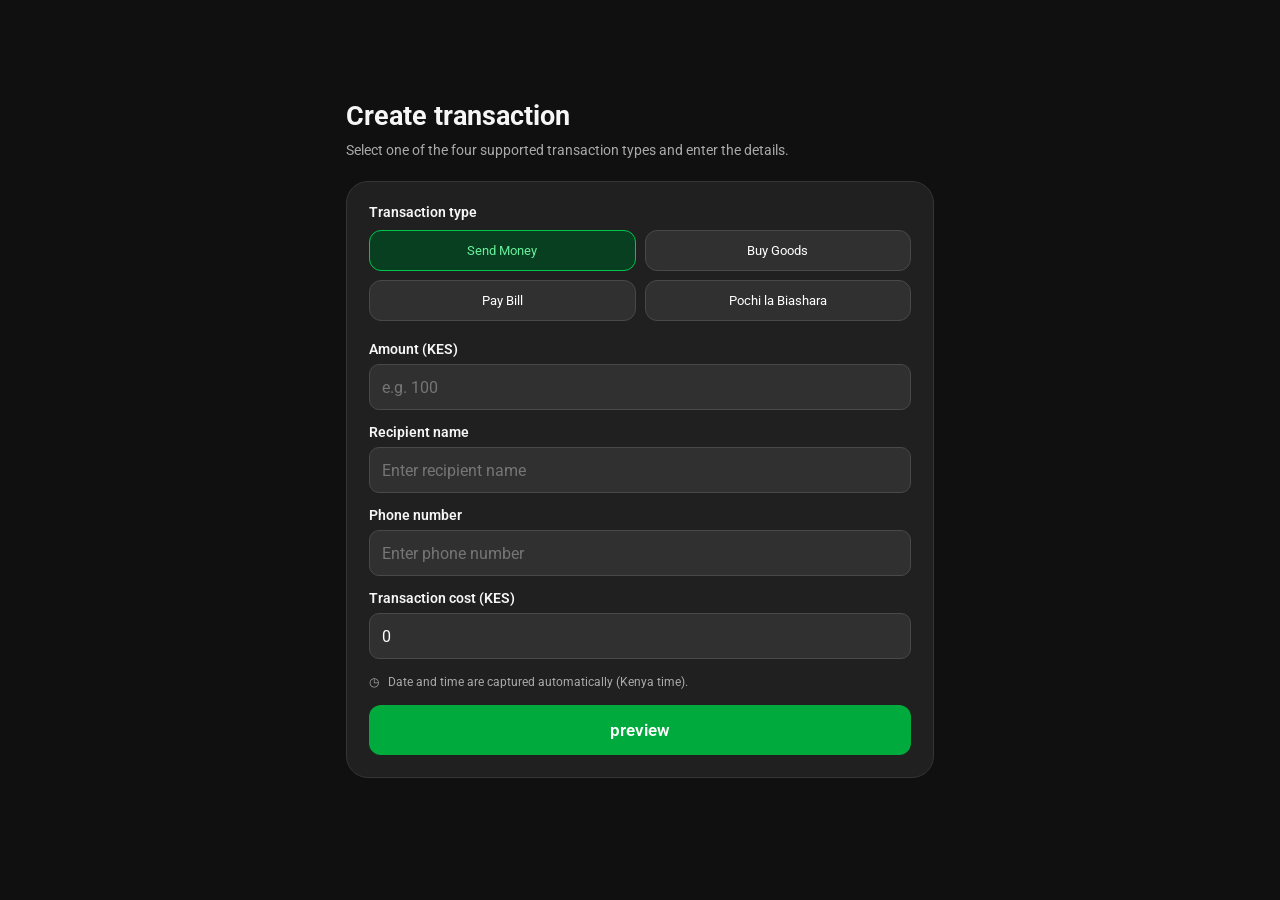
==== index.html @ f02cbe9e "new" ====
<!doctype html>
<html lang="en">
  <head>
    <meta charset="UTF-8">
    <meta name="viewport" content="width=device-width,initial-scale=1,viewport-fit=cover">
    <meta name="theme-color" content="#101010">
    <link rel="manifest" href="manifest.webmanifest">
    <meta name="mobile-web-app-capable" content="yes">
    <title>Transaction</title>
    <link rel="stylesheet" href="style.css">
  </head>

  <body>
    <main id="dashboard">
      <section class="intro">
        <h1>Create transaction</h1>
        <p>Select one of the four supported transaction types and enter the details.</p>
      </section>

      <section class="panel">
        <label class="field-label">Transaction type</label>
        <div class="types" id="types">
          <button class="type active" data-type="send">Send Money</button>
          <button class="type" data-type="till">Buy Goods</button>
          <button class="type" data-type="paybill">Pay Bill</button>
          <button class="type" data-type="pochi">Pochi la Biashara</button>
        </div>

        <form id="demoForm">
          <label for="amount">Amount (KES)</label>
          <input id="amount" inputmode="decimal" type="number" min="0.01" step="0.01" placeholder="e.g. 100" required>

          <label for="recipient" id="recipientLabel">Recipient name</label>
          <input id="recipient" maxlength="80" placeholder="Enter recipient name" required>

          <label for="destination" id="destinationLabel">Phone number</label>
          <input id="destination" maxlength="24" placeholder="Enter phone number" required>

          <div id="accountGroup" hidden>
            <label for="account">Account number</label>
            <input id="account" maxlength="40" placeholder="Enter account number">
          </div>

          <label for="fee">Transaction cost (KES)</label>
          <input id="fee" type="number" min="0" step="0.01" value="0" required>

          <div class="time-hint">◷ &nbsp; Date and time are captured automatically (Kenya time).</div>
          <button class="primary" type="submit">preview</button>
        </form>
      </section>

      <p class="disclaimer"></p>
    </main>

    <main id="preview" hidden>
      <div class="preview-nav">
        <button id="backBtn" class="icon-button" aria-label="Back">✕</button>
        <button id="shareBtn" class="share">
          <img class="share-logo" src="assets/logo.jpeg" alt="">
          &nbsp;Share Details
        </button>
      </div>

      <div class="celebration">
        <img src="assets/congrats.jpeg" alt="">
      </div>

      <article class="receipt">
        <div class="receipt-body">
          <h2>Your transaction was<br>successful</h2>
          <p class="date" id="dateOut"></p>
          <h1 class="amount" id="amountOut"></h1>
          <p class="fee">Transaction cost: <b id="feeOut"></b></p>

          <p class="reference">
            ID: <span id="referenceOut"></span>
            <button id="copyBtn" aria-label="Copy ID">▢ Copy</button>
          </p>

          <div class="recipient-card">
            <div class="subheading" id="paidLabel"></div>
            <div class="recipient-row">
              <div class="avatar" id="avatarOut"></div>
              <div>
                <div class="recipient-name" id="recipientOut"></div>
                <div class="destination" id="destinationOut"></div>
                <div class="destination" id="accountOut" hidden></div>
              </div>
            </div>

            <div id="tipSection" class="tip-section">
              <p>Liked our Service?</p>
              <span class="tip-button">Add Tip</span>
            </div>
          </div>
        </div>
      </article>

      <div class="actions">
        <button id="favoriteBtn"><span><img src="assets/favorite.jpeg" alt=""></span>Add to<br>favourites</button>
        <button id="scheduleBtn"><span>▦</span>Schedule<br>payment</button>
        <button id="downloadBtn"><span><img src="assets/download-transcript.jpeg" alt=""></span>Download<br>receipt</button>
      </div>

      <button id="doneBtn" class="done">Done</button>
    </main>

    <script src="script.js"></script>
  </body>
</html>
---- style.css ----
@font-face {
  font-family: Roboto;
  src: url("assets/roboto-latin.woff2") format("woff2");
  font-style: normal;
  font-weight: 100 900;
  font-display: swap;
}

:root {
  color-scheme: dark;
  font-family: Roboto, Arial, sans-serif;
  color: #f6f6f6;
  background: #101010;
  font-synthesis: none;
}

* {
  box-sizing: border-box;
}

html {
  min-height: 100%;
  background: #101010;
}

body {
  min-height: 100vh;
  min-height: 100svh;
  margin: 0;
  background: #101010;
}

[hidden] {
  display: none !important;
}

button,
input {
  font: inherit;
}

button {
  cursor: pointer;
}

#dashboard,
#preview {
  width: min(100%, 620px);
  margin: 0 auto;
  padding: max(16px, env(safe-area-inset-top)) max(16px, env(safe-area-inset-right)) max(20px, env(safe-area-inset-bottom)) max(16px, env(safe-area-inset-left));
}

#dashboard {
  min-height: 100vh;
  min-height: 100svh;
  display: flex;
  flex-direction: column;
  justify-content: center;
}

.header,
.brand,
.preview-nav,
.recipient-row,
.actions {
  display: flex;
  align-items: center;
}

.header,
.preview-nav {
  justify-content: space-between;
}

.brand {
  gap: 12px;
}

.brand-icon {
  width: 45px;
  height: 45px;
  display: grid;
  place-items: center;
  border-radius: 50%;
  background: #00a83d;
  color: white;
  font-size: 30px;
}

.brand strong {
  display: block;
  font-size: 19px;
}

.brand small {
  color: #aaa;
  font-size: 12px;
}

.pill {
  border: 1px solid #009b39;
  border-radius: 30px;
  padding: 8px 10px;
  color: #43d875;
  font-size: 11px;
  font-weight: 700;
  letter-spacing: 1px;
}

.intro {
  margin: 0 0 20px;
}

.intro h1 {
  margin: 0 0 8px;
  font-size: 27px;
}

.intro p,
.disclaimer {
  color: #aaa;
  font-size: 14px;
  line-height: 1.5;
}

.intro p {
  margin: 0;
}

.panel {
  border: 1px solid #353535;
  border-radius: 22px;
  padding: 22px;
  background: #202020;
}

.field-label,
form label {
  display: block;
  margin-bottom: 10px;
  font-size: 14px;
  font-weight: 600;
}

.types {
  display: grid;
  grid-template-columns: repeat(2, minmax(0, 1fr));
  gap: 9px;
  margin-bottom: 20px;
}

.type {
  min-width: 0;
  border: 1px solid #484848;
  border-radius: 12px;
  padding: 12px 8px;
  background: #303030;
  color: white;
  font-size: 13px;
}

.type.active {
  border-color: #00c64d;
  background: #073f20;
  color: #68ef9b;
}

form label {
  margin: 14px 0 7px;
}

input {
  width: 100%;
  min-height: 46px;
  border: 1px solid #494949;
  border-radius: 10px;
  padding: 12px;
  outline: none;
  background: #303030;
  color: #fff;
}

input:focus {
  border-color: #00bd47;
}

.time-hint {
  margin: 16px 0;
  color: #aaa;
  font-size: 12px;
}

.primary,
.done {
  width: 100%;
  border: 0;
  border-radius: 12px;
  padding: 15px;
  background: #00aa3c;
  color: white;
  font-size: 17px;
  font-weight: 600;
}

.disclaimer {
  margin: 18px auto 0;
  text-align: center;
}

#preview {
  min-height: 100vh;
  min-height: 100svh;
  display: flex;
  flex-direction: column;
}

.preview-nav {
  flex: 0 0 auto;
  margin: 0 0 74px;
}

.icon-button {
  width: 54px;
  height: 54px;
  border: 0;
  border-radius: 50%;
  background: #303030;
  color: #02bd47;
  font-size: 28px;
}

.share {
  border: 0;
  border-radius: 13px;
  padding: 14px 16px;
  background: #202020;
  color: #fff;
  font-size: 17px;
  font-weight: 600;
}

.share-logo {
  width: 24px;
  height: 24px;
  border-radius: 50%;
  object-fit: contain;
  vertical-align: middle;
}

.celebration {
  position: relative;
  z-index: 2;
  width: 120px;
  height: 120px;
  display: grid;
  place-items: center;
  flex: 0 0 auto;
  margin: 0 auto -62px;
  border: 5px solid #40546b;
  border-radius: 50%;
  background: #303030;
  font-size: 54px;
}

.receipt {
  overflow: hidden;
  border-top: 4px solid transparent;
  border-radius: 20px;
  background-image: linear-gradient(#202020, #202020), linear-gradient(95deg, #00c9ff, #00c96b, #00ff00);
  background-origin: padding-box, border-box;
  background-clip: padding-box, border-box;
}

.receipt-body {
  padding: 82px 22px 26px;
}

.demo-banner {
  max-width: 330px;
  margin: 0 auto 24px;
  border: 2px solid #50da7b;
  border-radius: 7px;
  padding: 10px;
  color: #69ec96;
  font-size: 14px;
  font-weight: 900;
  letter-spacing: 1px;
  text-align: center;
}

h2 {
  margin: 0 0 26px;
  font-size: 32px;
  font-weight: 400;
  line-height: 1.25;
  text-align: center;
}

.date {
  margin: 0 0 24px;
  color: #bcbcbc;
  font-size: 16px;
  text-align: center;
}

.amount {
  margin: 0 0 22px;
  font-size: 36px;
  text-align: center;
}

.fee {
  margin-bottom: 16px;
  color: #bdbdbd;
  font-size: 15px;
  text-align: center;
}

.fee b {
  font-weight: 600;
}

.reference {
  overflow-wrap: anywhere;
  color: #00aa42;
  font-size: 16px;
  font-weight: 700;
  text-align: center;
}

.reference button {
  border: 0;
  background: none;
  color: #00a940;
  font-size: 15px;
}

.recipient-card {
  margin-top: 36px;
  border-radius: 17px;
  padding: 20px;
  background: #333;
}

.subheading {
  margin-bottom: 15px;
  font-size: 15px;
}

.recipient-row {
  gap: 15px;
}

.avatar {
  width: 56px;
  height: 56px;
  display: grid;
  flex: 0 0 auto;
  place-items: center;
  border-radius: 50%;
  background: #68003b;
  color: #ef87c2;
  font-size: 23px;
  font-weight: 700;
}

.recipient-name {
  overflow-wrap: anywhere;
  font-size: 18px;
  line-height: 1.35;
}

.destination {
  overflow-wrap: anywhere;
  margin-top: 8px;
  font-size: 16px;
}

.tip-section {
  margin-top: 30px;
  font-size: 19px;
}

.tip-section p {
  margin: 0 0 10px;
}

.tip-button {
  display: inline-block;
  border: 1px solid #00b43c;
  border-radius: 12px;
  padding: 9px 16px;
  color: #00b43c;
  font-size: 17px;
}

.actions {
  justify-content: space-around;
  gap: 8px;
  margin: 24px 0;
}

.actions button {
  border: 0;
  background: none;
  color: white;
  font-size: 13px;
  line-height: 1.35;
  text-align: center;
}

.actions span {
  width: 56px;
  height: 56px;
  display: grid;
  place-items: center;
  margin: 0 auto 8px;
  border-radius: 50%;
  background: #303030;
  color: #00b646;
  font-size: 32px;
}

.done {
  flex: 0 0 auto;
  margin-top: 17px;
  font-size: 20px;
  font-weight: 400;
}

.preview-note {
  font-size: 12px;
}

@media (max-width: 480px) {
  #dashboard,
  #preview {
    padding: max(10px, env(safe-area-inset-top)) max(12px, env(safe-area-inset-right)) max(12px, env(safe-area-inset-bottom)) max(12px, env(safe-area-inset-left));
  }

  .intro {
    margin-bottom: 12px;
  }

  .intro h1 {
    margin-bottom: 5px;
    font-size: 23px;
  }

  .intro p {
    font-size: 12px;
  }

  .panel {
    border-radius: 18px;
    padding: 14px;
  }

  .field-label,
  form label {
    margin-bottom: 6px;
    font-size: 12px;
  }

  .types {
    gap: 7px;
    margin-bottom: 12px;
  }

  .type {
    min-height: 38px;
    padding: 9px 5px;
    font-size: 12px;
  }

  form label {
    margin-top: 10px;
  }

  input {
    min-height: 40px;
    padding: 9px 10px;
    font-size: 14px;
  }

  .time-hint {
    margin: 11px 0;
    font-size: 11px;
  }

  .primary {
    padding: 11px;
    font-size: 15px;
  }

  .disclaimer {
    margin-top: 10px;
    font-size: 11px;
  }

  .preview-nav {
    margin-bottom: 40px;
    transform: translateY(42px);
  }

  .icon-button {
    width: 40px;
    height: 40px;
    font-size: 22px;
    color: #ef66a3;
  }

  .share {
    padding: 10px 13px;
    font-size: 15px;
  }

  .share-logo {
    width: 24px;
    height: 24px;
  }

  .celebration {
    width: 88px;
    height: 88px;
    margin-bottom: -58px;
    overflow: hidden;
    transform: translateY(-8px);
  }

  .celebration img {
    width: 100%;
    height: 100%;
    border-radius: 50%;
    object-fit: cover;
  }

  .receipt-body {
    padding: 64px 16px 12px;
  }

  #preview h2 {
    margin-bottom: 12px;
    font-size: 22px;
    line-height: 1.2;
  }

  .date {
    margin-bottom: 10px;
    font-size: 12px;
  }

  .amount {
    margin-bottom: 10px;
    font-size: 26px;
  }

  .fee {
    margin-bottom: 9px;
    font-size: 12px;
  }

  .reference {
    margin: 10px 0;
    font-size: 12px;
  }

  .reference button {
    font-size: 12px;
  }

  .recipient-card {
    margin-top: 36px;
    min-height: 112px;
    border-radius: 14px;
    padding: 12px;
  }

  .subheading {
    margin: 0 0 8px;
    font-size: 12px;
  }

  .recipient-row {
    gap: 10px;
  }

  .avatar {
    width: 42px;
    height: 42px;
    font-size: 17px;
  }

  .recipient-name {
    font-size: 15px;
  }

  .destination {
    margin-top: 5px;
    font-size: 13px;
  }

  .tip-section {
    margin-top: 18px;
    font-size: 16px;
  }

  .tip-section p {
    margin-bottom: 8px;
  }

  .tip-button {
    border-radius: 9px;
    padding: 8px 14px;
    font-size: 15px;
  }

  .actions {
    gap: 5px;
    margin: auto 0 18px;
  }

  .actions button {
    font-size: 13px;
  }

  .actions span {
    width: 46px;
    height: 46px;
    margin-bottom: 6px;
    font-size: 28px;
  }

  .actions span img {
    width: 46px;
    height: 46px;
    object-fit: contain;
  }

  .done {
    padding: 14px;
    font-size: 17px;
  }

  #preview {
    padding-bottom: max(112px, env(safe-area-inset-bottom));
  }

  #preview .done {
    background: #299e45;
  }
}

@media (max-width: 360px) {
  #dashboard,
  #preview {
    padding-right: max(9px, env(safe-area-inset-right));
    padding-left: max(9px, env(safe-area-inset-left));
  }

  .panel {
    padding: 11px;
  }

  .type {
    font-size: 11px;
  }

  .actions button {
    font-size: 10px;
  }
}

@media (min-height: 700px) and (max-width: 480px) {
  #preview .done {
    margin-top: auto;
  }
}

@media (max-height: 700px) and (max-width: 480px) {
  .intro {
    margin-bottom: 10px;
  }

  .panel {
    padding: 13px;
  }
}

@media (max-height: 650px) and (max-width: 480px) {
  #dashboard,
  #preview {
    padding-top: max(8px, env(safe-area-inset-top));
    padding-bottom: max(8px, env(safe-area-inset-bottom));
  }

  #dashboard {
    justify-content: center;
  }

  .intro {
    margin-bottom: 8px;
  }

  .intro p {
    font-size: 11px;
  }

  .panel {
    padding: 8px;
  }

  .field-label,
  form label {
    margin-bottom: 3px;
  }

  .types {
    gap: 6px;
    margin-bottom: 8px;
  }

  .type {
    min-height: 31px;
    padding: 6px 4px;
  }

  form label {
    margin-top: 4px;
  }

  input {
    min-height: 34px;
    padding: 7px;
    font-size: 13px;
  }

  .time-hint {
    margin: 7px 0;
    font-size: 10px;
  }

  .primary {
    padding: 9px;
  }

  .receipt-body {
    padding-top: 34px;
    padding-bottom: 8px;
  }

  h2 {
    margin-bottom: 7px;
    font-size: 19px;
    line-height: 1.15;
  }

  .date {
    margin-bottom: 4px;
  }

  .amount {
    margin-bottom: 4px;
    font-size: 25px;
  }

  .fee {
    margin: 8px 0 4px;
  }

  .reference {
    margin: 8px 0;
  }

  .recipient-card {
    margin-top: 8px;
    padding: 8px;
  }

  .subheading {
    margin-bottom: 6px;
  }

  .tip-section {
    margin-top: 8px;
    font-size: 14px;
  }

  .tip-section p {
    margin-bottom: 4px;
  }

  .tip-button {
    padding: 5px 10px;
    font-size: 13px;
  }

  .actions {
    margin: 6px 0;
  }

  .done {
    padding: 10px;
  }
}
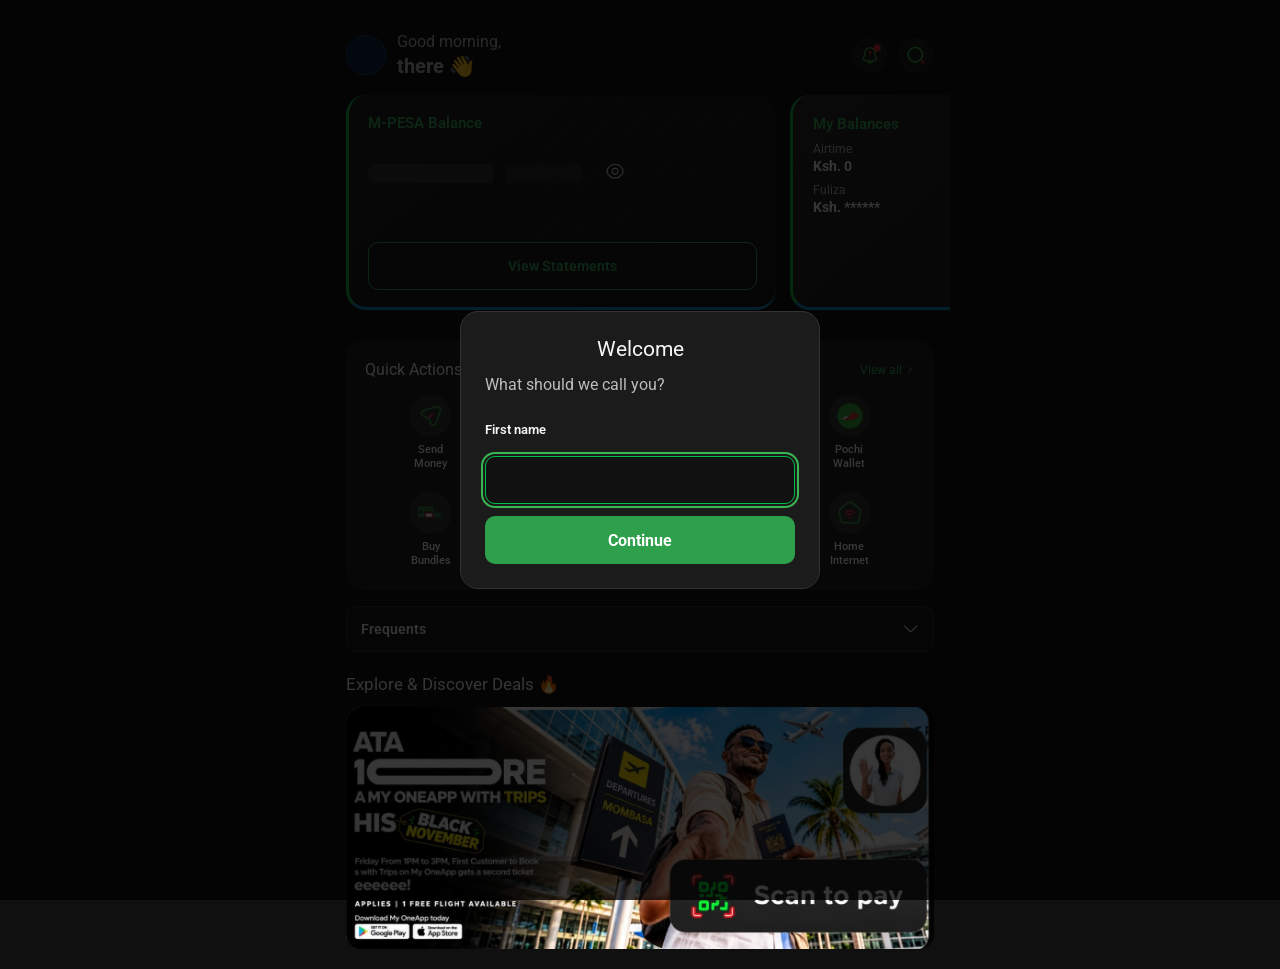
==== commit 11f96435: "Refine and personalize M-PESA demo screens Add personalized first-visit names, local-time greetings," ====
--- a/index.html
+++ b/index.html
@@ -11,50 +11,188 @@
   </head>
 
   <body>
-    <main id="dashboard">
-      <section class="intro">
-        <h1>Create transaction</h1>
-        <p>Select one of the four supported transaction types and enter the details.</p>
-      </section>
-
-      <section class="panel">
-        <label class="field-label">Transaction type</label>
-        <div class="types" id="types">
-          <button class="type active" data-type="send">Send Money</button>
-          <button class="type" data-type="till">Buy Goods</button>
-          <button class="type" data-type="paybill">Pay Bill</button>
-          <button class="type" data-type="pochi">Pochi la Biashara</button>
-        </div>
-
-        <form id="demoForm">
-          <label for="amount">Amount (KES)</label>
-          <input id="amount" inputmode="decimal" type="number" min="0.01" step="0.01" placeholder="e.g. 100" required>
-
-          <label for="recipient" id="recipientLabel">Recipient name</label>
-          <input id="recipient" maxlength="80" placeholder="Enter recipient name" required>
-
-          <label for="destination" id="destinationLabel">Phone number</label>
-          <input id="destination" maxlength="24" placeholder="Enter phone number" required>
-
-          <div id="accountGroup" hidden>
-            <label for="account">Account number</label>
-            <input id="account" maxlength="40" placeholder="Enter account number">
-          </div>
-
-          <label for="fee">Transaction cost (KES)</label>
-          <input id="fee" type="number" min="0" step="0.01" value="0" required>
-
-          <div class="time-hint">◷ &nbsp; Date and time are captured automatically (Kenya time).</div>
-          <button class="primary" type="submit">preview</button>
-        </form>
-      </section>
-
-      <p class="disclaimer"></p>
+    <dialog id="welcomeDialog" class="welcome-dialog" aria-labelledby="welcomeTitle" aria-describedby="welcomePrompt">
+      <form id="welcomeForm" class="welcome-form">
+        <h2 id="welcomeTitle">Welcome</h2>
+        <p id="welcomePrompt">What should we call you?</p>
+        <label for="firstNameInput">First name</label>
+        <input id="firstNameInput" name="firstName" type="text" autocomplete="given-name" maxlength="40" required>
+        <p id="welcomeError" class="welcome-error" role="alert" aria-live="polite"></p>
+        <button type="submit">Continue</button>
+      </form>
+    </dialog>
+
+    <main id="dashboard" class="home-screen">
+      <header class="home-header">
+        <button class="home-avatar" type="button" data-demo-action="profile" aria-label="Profile"><span id="profileInitials" aria-hidden="true"></span></button>
+        <div class="home-greeting"><span id="greetingPeriod"></span><strong><span id="greetingName">there</span> 👋</strong></div>
+        <div class="home-tools">
+          <button class="round-tool" type="button" data-demo-action="notifications" aria-label="Notifications"><img src="assets/quick-notifications.png" alt=""></button>
+          <button class="round-tool" type="button" data-demo-action="search" aria-label="Search"><img src="assets/quick-search.png" alt=""></button>
+        </div>
+      </header>
+
+      <section class="balance-carousel" aria-label="Balances">
+        <article class="balance-card mpesa-balance">
+          <div class="balance-title">M-PESA Balance</div>
+          <div class="balance-amount-row">
+            <div class="balance-value" id="balanceValue">Ksh *****</div>
+            <button id="balanceToggle" class="balance-toggle" type="button" aria-label="Show M-PESA balance" aria-pressed="false" title="Show M-PESA balance">
+              <img id="balanceEyeOpen" class="balance-eye-icon" src="assets/balance-eye-open.png" alt="" aria-hidden="true">
+              <img id="balanceEyeClosed" class="balance-eye-icon" src="assets/balance-eye-closed.png" alt="" aria-hidden="true" hidden>
+            </button>
+          </div>
+          <div id="availableFuliza" class="available-fuliza" hidden>Available Fuliza: Ksh 200.00</div>
+          <button class="statements-button" type="button" data-demo-action="statements">View Statements</button>
+        </article>
+        <article class="balance-card other-balance">
+          <div class="balance-title">My Balances</div>
+          <p>Airtime</p>
+          <strong>Ksh. 0</strong>
+          <p>Fuliza</p>
+          <strong>Ksh. ******</strong>
+        </article>
+      </section>
+      <div class="balance-pagination" aria-hidden="true"><i></i><i></i></div>
+
+      <section class="home-section quick-section">
+        <div class="section-heading"><h2>Quick Actions</h2><button type="button" data-demo-action="view-all">View all <img src="assets/quick-view-all-arrow.png" alt=""></button></div>
+        <div class="quick-grid">
+          <button class="quick-action" type="button" data-open="send"><span class="quick-icon" aria-hidden="true"><img src="assets/quick-send.png" alt=""></span>Send<br>Money</button>
+          <button class="quick-action" type="button" data-open="lipa"><span class="quick-icon" aria-hidden="true"><img src="assets/quick-lipa.png" alt=""></span>Lipa na<br>M-PESA</button>
+          <button class="quick-action" type="button" data-demo-action="withdraw"><span class="quick-icon" aria-hidden="true"><img src="assets/quick-withdraw.png" alt=""></span>Withdraw<br>Money</button>
+          <button class="quick-action" type="button" data-open="pochi"><span class="quick-icon" aria-hidden="true"><img src="assets/quick-pochi.png" alt=""></span>Pochi<br>Wallet</button>
+          <button class="quick-action" type="button" data-demo-action="bundles"><span class="quick-icon" aria-hidden="true"><img src="assets/quick-bundles.png" alt=""></span>Buy<br>Bundles</button>
+          <button class="quick-action" type="button" data-demo-action="airtime"><span class="quick-icon" aria-hidden="true"><img src="assets/quick-airtime.png" alt=""></span>Airtime<br>Top Up</button>
+          <button class="quick-action" type="button" data-demo-action="tunukiwa"><span class="quick-icon" aria-hidden="true"><img src="assets/quick-tunukiwa.png" alt=""></span>Tunukiwa<br>Bundles</button>
+          <button class="quick-action" type="button" data-demo-action="internet"><span class="quick-icon" aria-hidden="true"><img src="assets/quick-internet.png" alt=""></span>Home<br>Internet</button>
+        </div>
+      </section>
+
+      <button class="frequents-bar" type="button" data-demo-action="frequents">Frequents <span aria-hidden="true"><img src="assets/quick-frequents-chevron.png" alt=""></span></button>
+
+      <section class="deals-section">
+        <h2>Explore &amp; Discover Deals 🔥</h2>
+        <button class="deals-card" type="button" data-demo-action="deals" aria-label="ATA MORE offer, scan to pay">
+          <img src="assets/ata-more-deal.jpeg" alt="">
+        </button>
+      </section>
+    </main>
+
+    <main id="sendScreen" class="entry-screen" hidden>
+      <header class="page-header">
+        <button class="back-button" type="button" data-home aria-label="Back"><img src="assets/form-back.png" alt=""></button>
+        <h1>Send Money</h1><span class="header-spacer"></span>
+      </header>
+      <div class="mode-switch send-mode-switch" role="tablist" aria-label="Send Money type">
+        <button class="mode-tab selected" type="button" data-send-mode="mobile" role="tab" aria-selected="true">Mobile number</button>
+        <button class="mode-tab" type="button" data-send-mode="pochi" role="tab" aria-selected="false">Pochi la Biashara</button>
+      </div>
+      <section class="favorites-strip">
+        <div class="section-heading"><h2>Favourites</h2><button type="button" data-demo-action="view-favourites">View All</button></div>
+        <button class="favorite-add" type="button" data-demo-action="add-favourite"><span><img src="assets/favorite-add.png" alt=""></span>Add</button>
+      </section>
+      <form id="sendForm" class="entry-form">
+        <label id="sendRecipientNameLabel" for="sendRecipientName">Enter recipient's full name</label>
+        <input id="sendRecipientName" type="text" autocomplete="name" maxlength="80" placeholder="Enter recipient's full name" required>
+        <label for="sendNumber">Enter Phone Number</label>
+        <div class="input-shell">
+          <input id="sendNumber" type="tel" inputmode="tel" maxlength="24" placeholder="Enter Phone Number" required>
+          <button class="field-icon" type="button" data-demo-action="contacts" aria-label="Choose a contact"><img src="assets/contact-picker.png" alt=""></button>
+          <button id="sendScanButton" class="field-icon qr-icon send-scan-icon" type="button" data-demo-action="scan" aria-label="Scan a phone number"><img src="assets/qr-scan.png" alt=""></button>
+        </div>
+        <label for="sendAmount">Enter Amount</label>
+        <div class="amount-shell">
+          <input id="sendAmount" type="number" inputmode="decimal" min="0.01" step="0.01" placeholder="0" required>
+          <span>Ksh</span>
+        </div>
+        <div class="account-balance hidden-balance">Balance: Ksh ***** &nbsp; - &nbsp; Fuliza: ******</div>
+        <h2 class="form-section-title">Select Payment Method</h2>
+        <div class="payment-methods two-methods" data-payment-group>
+          <button class="payment-method selected" type="button" data-method="M-PESA" aria-pressed="true"><span class="method-symbol mpesa-symbol" aria-hidden="true"><img src="assets/payment-mpesa.png" alt=""></span><strong>M-PESA</strong><small>Bal. Ksh. 313.03</small></button>
+          <button class="payment-method" type="button" data-method="Shiriki Pay" aria-pressed="false"><span class="method-symbol shiriki-symbol" aria-hidden="true"><img src="assets/payment-shiriki.png" alt=""></span><strong>Shiriki Pay</strong><small>Select</small></button>
+        </div>
+        <button class="continue-button" id="sendContinue" type="submit" disabled>Continue</button>
+      </form>
+      <section class="do-more-section">
+        <h2>Do More</h2>
+        <div class="do-more-grid">
+          <button type="button" data-demo-action="send-many"><span><img src="assets/do-more-send-many.png" alt=""></span>Send to<br>Many</button>
+          <button type="button" data-demo-action="request-money"><span><img src="assets/do-more-request-money.png" alt=""></span>Request<br>Money</button>
+          <button type="button" data-open="invest"><span class="zidi-mini"><img src="assets/do-more-zidi.png" alt=""></span>Invest to<br>ZiiDi</button>
+        </div>
+      </section>
+    </main>
+
+    <main id="lipaScreen" class="entry-screen" hidden>
+      <header class="page-header">
+        <button class="back-button" type="button" data-home aria-label="Back"><img src="assets/form-back.png" alt=""></button>
+        <h1>Lipa na M-PESA</h1><span class="header-spacer"></span>
+      </header>
+      <div class="mode-switch lipa-mode-switch" role="tablist" aria-label="Lipa na M-PESA type">
+        <button class="mode-tab selected" type="button" data-lipa-mode="goods" role="tab" aria-selected="true">Buy Goods</button>
+        <button class="mode-tab" type="button" data-lipa-mode="paybill" role="tab" aria-selected="false">Paybill</button>
+        <button class="mode-tab" type="button" data-lipa-mode="pochi" role="tab" aria-selected="false">Pochi la Biashara</button>
+      </div>
+      <section class="favorites-strip">
+        <div class="section-heading"><h2>Favourites</h2><button type="button" data-demo-action="view-favourites">View All</button></div>
+        <button class="favorite-add" type="button" data-demo-action="add-favourite"><span><img src="assets/favorite-add.png" alt=""></span>Add</button>
+      </section>
+      <form id="lipaForm" class="entry-form">
+        <label id="lipaRecipientNameLabel" for="lipaRecipientName">Enter business name</label>
+        <input id="lipaRecipientName" type="text" autocomplete="organization" maxlength="80" placeholder="Enter business name" required>
+        <div id="tillNumberGroup" class="number-group">
+          <label for="tillNumber">Enter till number</label>
+          <div class="input-shell">
+            <input id="tillNumber" type="tel" inputmode="numeric" maxlength="24" placeholder="Enter till number" required>
+            <button class="field-icon qr-icon" type="button" data-demo-action="scan" aria-label="Scan till number"><img src="assets/qr-scan.png" alt=""></button>
+          </div>
+        </div>
+        <div id="paybillNumberGroup" class="number-group" hidden>
+          <label for="paybillNumber">Enter paybill number</label>
+          <div class="input-shell"><input id="paybillNumber" type="tel" inputmode="numeric" maxlength="24" placeholder="Enter paybill number"><button class="field-icon qr-icon" type="button" data-demo-action="scan" aria-label="Scan paybill number"><img src="assets/qr-scan.png" alt=""></button></div>
+        </div>
+        <div id="pochiNumberGroup" class="number-group" hidden>
+          <label for="lipaPochiNumber">Enter Phone Number</label>
+          <div class="input-shell"><input id="lipaPochiNumber" type="tel" inputmode="tel" maxlength="24" placeholder="Enter Phone Number"><button class="field-icon" type="button" data-demo-action="contacts" aria-label="Choose a contact"><img src="assets/contact-picker.png" alt=""></button></div>
+        </div>
+        <div id="accountNumberGroup" class="number-group" hidden>
+          <label for="lipaAccount">Enter account number</label>
+          <div class="input-shell"><input id="lipaAccount" type="text" maxlength="40" placeholder="Enter account number"></div>
+        </div>
+        <label for="lipaAmount">Enter amount</label>
+        <div class="amount-shell">
+          <input id="lipaAmount" type="number" inputmode="decimal" min="0.01" step="0.01" placeholder="0" required>
+          <span>Ksh</span>
+        </div>
+        <div class="account-balance" id="lipaBalance">Balance: Ksh ***** &nbsp; - &nbsp; Fuliza: ******</div>
+        <h2 class="form-section-title">Select Payment Method</h2>
+        <div class="payment-methods three-methods" data-payment-group>
+          <button class="payment-method selected" type="button" data-method="M-PESA" aria-pressed="true"><span class="method-symbol mpesa-symbol" aria-hidden="true"><img src="assets/payment-mpesa.png" alt=""></span><strong>M-PESA</strong><small>Ksh. *****</small></button>
+          <button class="payment-method bonga-method" type="button" data-method="Bonga Points" aria-pressed="false"><span class="method-symbol bonga-symbol" aria-hidden="true"><img src="assets/payment-bonga.png" alt=""></span><strong>Bonga Points</strong><small>Ksh. 0</small></button>
+          <button class="payment-method" type="button" data-method="Shiriki Pay" aria-pressed="false"><span class="method-symbol shiriki-symbol" aria-hidden="true"><img src="assets/payment-shiriki.png" alt=""></span><strong>Shiriki Pay</strong><small>Select</small></button>
+        </div>
+        <button class="continue-button" id="lipaContinue" type="submit" disabled>Continue</button>
+      </form>
+      <section class="do-more-section">
+        <h2>Do More</h2>
+        <div class="do-more-grid">
+          <button type="button" data-demo-action="send-many"><span><img src="assets/do-more-send-many.png" alt=""></span>Send to<br>Many</button>
+          <button type="button" data-demo-action="request-money"><span><img src="assets/do-more-request-money.png" alt=""></span>Request<br>Money</button>
+          <button type="button" data-open="invest"><span class="zidi-mini"><img src="assets/do-more-zidi.png" alt=""></span>Invest to<br>ZiiDi</button>
+        </div>
+      </section>
     </main>
 
     <main id="preview" hidden>
       <div class="preview-nav">
-        <button id="backBtn" class="icon-button" aria-label="Back">✕</button>
+        <button id="backBtn" class="icon-button mpesa-button" aria-label="Back to transaction form">
+          <img class="mpesa-mark" src="assets/mpesa logo.jpeg" alt="">
+        </button>
+        <div id="confirmationBubble" class="confirmation-bubble" aria-live="polite" hidden>
+          <span class="confirmation-sender">M-PESA</span>
+          <span id="confirmationMessage" class="confirmation-message"></span>
+        </div>
         <button id="shareBtn" class="share">
           <img class="share-logo" src="assets/logo.jpeg" alt="">
           &nbsp;Share Details
@@ -74,7 +212,7 @@
 
           <p class="reference">
             ID: <span id="referenceOut"></span>
-            <button id="copyBtn" aria-label="Copy ID">▢ Copy</button>
+            <button id="copyBtn" aria-label="Copy ID"><img src="assets/receipt-copy.png" alt=""> Copy</button>
           </p>
 
           <div class="recipient-card">
@@ -87,18 +225,27 @@
                 <div class="destination" id="accountOut" hidden></div>
               </div>
             </div>
-
-            <div id="tipSection" class="tip-section">
-              <p>Liked our Service?</p>
-              <span class="tip-button">Add Tip</span>
-            </div>
+          </div>
+
+          <div id="tipSection" class="tip-section">
+            <p>Liked our Service?</p>
+            <button id="tipBtn" class="tip-button" type="button">Add Tip</button>
           </div>
         </div>
       </article>
+
+      <div id="zidiSection" class="zidi-section" hidden>
+        <div class="zidi-brand">
+          <span class="zidi-logo">ZiiDi</span>
+          <span>ZiiDi Autoinvest is<br>active</span>
+        </div>
+        <button id="zidiSettingsBtn" class="zidi-settings">Edit Settings</button>
+      </div>
 
       <div class="actions">
         <button id="favoriteBtn"><span><img src="assets/favorite.jpeg" alt=""></span>Add to<br>favourites</button>
-        <button id="scheduleBtn"><span>▦</span>Schedule<br>payment</button>
+        <button id="reverseBtn"><span>↻</span>Reverse<br>transaction</button>
+        <button id="scheduleBtn"><span><img src="assets/schedule payment.jpeg" alt=""></span>Schedule<br>payment</button>
         <button id="downloadBtn"><span><img src="assets/download-transcript.jpeg" alt=""></span>Download<br>receipt</button>
       </div>
 
--- a/style.css
+++ b/style.css
@@ -6,11 +6,24 @@
   font-display: swap;
 }
 
+.account-balance.hidden-balance {
+  display: block;
+  width: 63%;
+  height: 18px;
+  overflow: hidden;
+  margin: 5px 0 25px;
+  border-radius: 2px;
+  background: linear-gradient(90deg, #171717, #252525 52%, #171717);
+  color: transparent;
+  font-size: 0;
+}
+
 :root {
   color-scheme: dark;
   font-family: Roboto, Arial, sans-serif;
   color: #f6f6f6;
   background: #101010;
+  --done-color: #00aa3c;
   font-synthesis: none;
 }
 
@@ -34,16 +47,100 @@
   display: none !important;
 }
 
+.welcome-dialog {
+  width: 360px;
+  max-width: calc(100% - 32px);
+  padding: 24px;
+  border: 1px solid #333;
+  border-radius: 18px;
+  background: #1b1b1b;
+  color: #f6f6f6;
+}
+
+.welcome-dialog::backdrop {
+  background: rgb(0 0 0 / 78%);
+}
+
+.welcome-form {
+  display: grid;
+  gap: 12px;
+}
+
+.welcome-form h2,
+.welcome-form p {
+  margin: 0;
+}
+
+.welcome-form h2 {
+  font-size: 21px;
+}
+
+.welcome-form p {
+  color: #bdbdbd;
+  line-height: 1.4;
+}
+
+.welcome-form label {
+  font-size: 13px;
+  font-weight: 600;
+}
+
+.welcome-form input {
+  width: 100%;
+  min-height: 48px;
+  padding: 12px;
+  border: 1px solid #444;
+  border-radius: 10px;
+  background: #111;
+  color: #f6f6f6;
+}
+
+.welcome-form input:focus-visible {
+  outline: 2px solid #39b653;
+  outline-offset: 2px;
+}
+
+.welcome-form .welcome-error:empty {
+  display: none;
+}
+
+.welcome-form .welcome-error {
+  color: #ff7777;
+  font-size: 13px;
+}
+
+.welcome-form button {
+  min-height: 48px;
+  border: 0;
+  border-radius: 10px;
+  background: #2e9f4b;
+  color: #fff;
+  font-weight: 700;
+}
+
 button,
 input {
   font: inherit;
 }
 
+input[type="number"] {
+  appearance: textfield;
+  -moz-appearance: textfield;
+}
+
+input[type="number"]::-webkit-inner-spin-button,
+input[type="number"]::-webkit-outer-spin-button {
+  margin: 0;
+  -webkit-appearance: none;
+}
+
 button {
   cursor: pointer;
 }
 
 #dashboard,
+#sendScreen,
+#lipaScreen,
 #preview {
   width: min(100%, 620px);
   margin: 0 auto;
@@ -53,9 +150,7 @@
 #dashboard {
   min-height: 100vh;
   min-height: 100svh;
-  display: flex;
-  flex-direction: column;
-  justify-content: center;
+  display: block;
 }
 
 .header,
@@ -196,7 +291,7 @@
   border: 0;
   border-radius: 12px;
   padding: 15px;
-  background: #00aa3c;
+  background: var(--done-color);
   color: white;
   font-size: 17px;
   font-weight: 600;
@@ -215,8 +310,11 @@
 }
 
 .preview-nav {
+  position: relative;
+  z-index: 4;
   flex: 0 0 auto;
-  margin: 0 0 74px;
+  align-items: flex-start;
+  margin: 0 0 52px;
 }
 
 .icon-button {
@@ -227,6 +325,92 @@
   background: #303030;
   color: #02bd47;
   font-size: 28px;
+}
+
+.icon-button.mpesa-button {
+  width: 76px;
+  height: 76px;
+  flex: 0 0 76px;
+  border-radius: 0;
+  padding: 5px;
+  background: transparent;
+  transform: translateY(-12px);
+}
+
+.mpesa-mark {
+  display: block;
+  width: 100%;
+  height: 100%;
+  object-fit: contain;
+  opacity: 0;
+  transform: translateX(-100vw) scale(.8);
+  animation: mpesa-logo-arrive 750ms cubic-bezier(.16, 1, .3, 1) 1.5s both;
+}
+
+@keyframes mpesa-logo-arrive {
+  to {
+    opacity: 1;
+    transform: translateX(0) scale(1);
+  }
+}
+
+.confirmation-bubble {
+  position: absolute;
+  z-index: 5;
+  top: -12px;
+  left: 78px;
+  width: min(324px, 60vw, calc(100vw - 120px));
+  border-radius: 12px;
+  padding: 10px 12px;
+  background: #202026;
+  box-shadow: 0 4px 14px #0008;
+  color: #e6e6e9;
+  font-size: 16px;
+  line-height: 1.2;
+  overflow-wrap: anywhere;
+  opacity: 0;
+  transform: translateX(-8px) scale(.96);
+  animation: confirmation-message-life 2.19s ease-in-out 2.25s both;
+}
+
+.confirmation-sender {
+  display: block;
+  margin-bottom: 3px;
+  color: #fff;
+  font-weight: 700;
+}
+
+.confirmation-message {
+  display: -webkit-box;
+  overflow: hidden;
+  -webkit-box-orient: vertical;
+  -webkit-line-clamp: 3;
+}
+
+@keyframes confirmation-message-life {
+  0% {
+    visibility: hidden;
+    opacity: 0;
+    transform: translateX(-8px) scale(.96);
+  }
+
+  11% {
+    visibility: visible;
+    opacity: 1;
+    transform: translateX(0) scale(1);
+  }
+
+  79.5% {
+    visibility: visible;
+    opacity: 1;
+    transform: translateX(0) scale(1);
+  }
+
+  100% {
+    visibility: hidden;
+    opacity: 0;
+    transform: translateX(-40vw) scale(.15);
+  }
 }
 
 .share {
@@ -335,11 +519,65 @@
   font-size: 15px;
 }
 
+.reference button img {
+  display: inline-block;
+  width: 14px;
+  height: 14px;
+  margin-right: 3px;
+  object-fit: contain;
+  vertical-align: -2px;
+}
+
 .recipient-card {
   margin-top: 36px;
   border-radius: 17px;
   padding: 20px;
   background: #333;
+}
+
+.zidi-section {
+  min-height: 92px;
+  display: flex;
+  align-items: center;
+  justify-content: space-between;
+  gap: 12px;
+  margin-top: 18px;
+  border: 1px dashed #257744;
+  border-radius: 14px;
+  padding: 14px;
+}
+
+.zidi-brand {
+  display: flex;
+  align-items: center;
+  gap: 12px;
+  color: #efefef;
+  font-size: 16px;
+  line-height: 1.5;
+}
+
+.zidi-logo {
+  width: 56px;
+  height: 56px;
+  display: grid;
+  flex: 0 0 auto;
+  place-items: center;
+  border-radius: 50%;
+  background: #13a65a;
+  color: white;
+  font-size: 21px;
+  font-weight: 700;
+}
+
+.zidi-settings {
+  min-width: 168px;
+  border: 0;
+  border-radius: 12px;
+  padding: 16px 12px;
+  background: var(--done-color);
+  color: white;
+  font-size: 16px;
+  font-weight: 600;
 }
 
 .subheading {
@@ -390,14 +628,21 @@
   border: 1px solid #00b43c;
   border-radius: 12px;
   padding: 9px 16px;
+  background: transparent;
   color: #00b43c;
   font-size: 17px;
+  cursor: pointer;
 }
 
 .actions {
   justify-content: space-around;
   gap: 8px;
   margin: 24px 0;
+}
+
+.send-preview .actions {
+  display: grid;
+  grid-template-columns: repeat(4, minmax(0, 1fr));
 }
 
 .actions button {
@@ -421,9 +666,16 @@
   font-size: 32px;
 }
 
+.actions span img {
+  display: block;
+  width: 56px;
+  height: 56px;
+  object-fit: contain;
+}
+
 .done {
   flex: 0 0 auto;
-  margin-top: 17px;
+  margin-top: 32px;
   font-size: 20px;
   font-weight: 400;
 }
@@ -499,7 +751,7 @@
   }
 
   .preview-nav {
-    margin-bottom: 40px;
+    margin-bottom: 8px;
     transform: translateY(42px);
   }
 
@@ -508,6 +760,17 @@
     height: 40px;
     font-size: 22px;
     color: #ef66a3;
+  }
+
+  .icon-button.mpesa-button {
+    width: 76px;
+    height: 76px;
+    flex-basis: 76px;
+    padding: 5px;
+  }
+
+  .confirmation-bubble {
+    min-height: 134px;
   }
 
   .share {
@@ -576,6 +839,32 @@
     padding: 12px;
   }
 
+  .zidi-section {
+    min-height: 82px;
+    gap: 8px;
+    margin-top: 14px;
+    border-radius: 12px;
+    padding: 10px;
+  }
+
+  .zidi-brand {
+    gap: 9px;
+    font-size: 13px;
+  }
+
+  .zidi-logo {
+    width: 46px;
+    height: 46px;
+    font-size: 17px;
+  }
+
+  .zidi-settings {
+    min-width: 116px;
+    border-radius: 10px;
+    padding: 12px 8px;
+    font-size: 13px;
+  }
+
   .subheading {
     margin: 0 0 8px;
     font-size: 12px;
@@ -601,8 +890,8 @@
   }
 
   .tip-section {
-    margin-top: 18px;
-    font-size: 16px;
+    margin-top: 24px;
+    font-size: 15px;
   }
 
   .tip-section p {
@@ -611,8 +900,8 @@
 
   .tip-button {
     border-radius: 9px;
-    padding: 8px 14px;
-    font-size: 15px;
+    padding: 6px 12px;
+    font-size: 14px;
   }
 
   .actions {
@@ -646,8 +935,42 @@
     padding-bottom: max(112px, env(safe-area-inset-bottom));
   }
 
-  #preview .done {
-    background: #299e45;
+  #preview {
+    --done-color: #299e45;
+  }
+}
+
+@media (prefers-reduced-motion: reduce) {
+  .mpesa-mark {
+    opacity: 1;
+    transform: none;
+    animation: none;
+  }
+
+  .confirmation-bubble {
+    animation: confirmation-message-still 2.19s linear 0s both;
+  }
+}
+
+@keyframes confirmation-message-still {
+  0% {
+    visibility: hidden;
+    opacity: 0;
+  }
+
+  11% {
+    visibility: visible;
+    opacity: 1;
+  }
+
+  79.5% {
+    visibility: visible;
+    opacity: 1;
+  }
+
+  100% {
+    visibility: hidden;
+    opacity: 0;
   }
 }
 
@@ -673,7 +996,7 @@
 
 @media (min-height: 700px) and (max-width: 480px) {
   #preview .done {
-    margin-top: auto;
+    margin-top: 32px;
   }
 }
 
@@ -782,8 +1105,8 @@
   }
 
   .tip-section {
-    margin-top: 8px;
-    font-size: 14px;
+    margin-top: 24px;
+    font-size: 15px;
   }
 
   .tip-section p {
@@ -791,15 +1114,1098 @@
   }
 
   .tip-button {
-    padding: 5px 10px;
-    font-size: 13px;
+    padding: 6px 12px;
+    font-size: 14px;
   }
 
   .actions {
-    margin: 6px 0;
+    margin: 32px 0;
   }
 
   .done {
     padding: 10px;
   }
 }
+
+.entry-screen {
+  min-height: 100vh;
+  min-height: 100svh;
+  padding-top: max(10px, env(safe-area-inset-top));
+  padding-bottom: max(24px, env(safe-area-inset-bottom));
+  color: #f5f5f5;
+  background: #101010;
+}
+
+.home-header,
+.page-header {
+  display: flex;
+  align-items: center;
+  justify-content: space-between;
+}
+
+.home-header {
+  margin: 16px 2px 22px;
+}
+
+.home-greeting {
+  display: grid;
+  gap: 3px;
+}
+
+.home-greeting span {
+  color: #bdbdbd;
+  font-size: 16px;
+}
+
+.home-greeting strong {
+  font-size: 20px;
+  font-weight: 700;
+}
+
+.home-greeting strong span {
+  font-size: inherit;
+}
+
+.avatar-button,
+.back-button {
+  display: grid;
+  flex: 0 0 auto;
+  place-items: center;
+  padding: 0;
+  border: 0;
+  color: #fff;
+  cursor: pointer;
+}
+
+.avatar-button {
+  width: 42px;
+  height: 42px;
+  border-radius: 50%;
+  background: #292929;
+  font-size: 20px;
+}
+
+.balance-carousel {
+  display: flex;
+  gap: 14px;
+  overflow-x: auto;
+  margin: 0 -16px;
+  padding: 0 16px 8px;
+  scrollbar-width: none;
+  scroll-snap-type: x mandatory;
+}
+
+.balance-carousel::-webkit-scrollbar {
+  display: none;
+}
+
+.balance-card {
+  position: relative;
+  display: flex;
+  flex: 0 0 88%;
+  min-height: 206px;
+  max-width: 430px;
+  flex-direction: column;
+  overflow: hidden;
+  padding: 20px;
+  border-radius: 20px;
+  background: linear-gradient(128deg, #ffdb12 0%, #ffc900 50%, #f5b900 100%);
+  color: #161616;
+  scroll-snap-align: start;
+}
+
+.balance-card::after {
+  position: absolute;
+  top: 26px;
+  right: -52px;
+  width: 188px;
+  height: 188px;
+  border: 1px solid rgb(0 0 0 / 8%);
+  border-radius: 50%;
+  box-shadow: 0 0 0 20px rgb(0 0 0 / 4%), 0 0 0 40px rgb(0 0 0 / 3%);
+  pointer-events: none;
+  content: "";
+}
+
+.balance-card-title {
+  display: flex;
+  align-items: center;
+  justify-content: space-between;
+  font-size: 16px;
+  font-weight: 600;
+}
+
+.balance-card-title span:last-child {
+  font-size: 13px;
+}
+
+.balance-amount {
+  z-index: 1;
+  margin-top: 21px;
+  font-size: 26px;
+  font-weight: 700;
+}
+
+.balance-hint {
+  z-index: 1;
+  margin-top: 5px;
+  color: #332c13;
+  font-size: 12px;
+}
+
+.balance-card-footer {
+  z-index: 1;
+  display: flex;
+  align-items: center;
+  justify-content: space-between;
+  margin-top: auto;
+  font-size: 13px;
+  font-weight: 600;
+}
+
+.balance-card-footer span:last-child {
+  display: grid;
+  width: 31px;
+  height: 31px;
+  place-items: center;
+  border-radius: 50%;
+  background: rgb(0 0 0 / 10%);
+  font-size: 18px;
+}
+
+.home-section {
+  margin-top: 25px;
+}
+
+.home-section-heading {
+  margin: 0 0 13px;
+  font-size: 18px;
+  font-weight: 700;
+}
+
+.quick-actions {
+  display: grid;
+  grid-template-columns: repeat(4, minmax(0, 1fr));
+  gap: 9px;
+}
+
+.quick-action {
+  display: flex;
+  min-height: 94px;
+  flex-direction: column;
+  align-items: center;
+  justify-content: center;
+  gap: 9px;
+  padding: 8px 3px;
+  border: 1px solid #292929;
+  border-radius: 14px;
+  background: #1b1b1b;
+  color: #fff;
+  font-size: 11px;
+  font-weight: 600;
+  text-align: center;
+  cursor: pointer;
+}
+
+.quick-action-icon {
+  display: grid;
+  width: 38px;
+  height: 38px;
+  place-items: center;
+  border-radius: 50%;
+  background: #2a2a2a;
+  color: #ffd21a;
+  font-size: 20px;
+}
+
+.quick-action-icon img {
+  width: 25px;
+  height: 25px;
+  object-fit: contain;
+}
+
+.promo-card {
+  display: flex;
+  align-items: center;
+  justify-content: space-between;
+  min-height: 120px;
+  overflow: hidden;
+  padding: 18px;
+  border: 1px solid #303030;
+  border-radius: 16px;
+  background: linear-gradient(110deg, #202020, #171717);
+}
+
+.promo-copy {
+  max-width: 76%;
+}
+
+.promo-copy strong {
+  display: block;
+  margin-bottom: 6px;
+  font-size: 16px;
+}
+
+.promo-copy p {
+  margin: 0;
+  color: #c1c1c1;
+  font-size: 12px;
+  line-height: 1.45;
+}
+
+.promo-mark {
+  color: #ffd21a;
+  font-size: 40px;
+}
+
+.page-header {
+  position: relative;
+  justify-content: center;
+  gap: 0;
+  margin: 14px 0 26px;
+}
+
+.back-button {
+  position: absolute;
+  left: 0;
+  width: 42px;
+  height: 42px;
+  border-radius: 50%;
+  background: #202020;
+  font-size: 0;
+  line-height: 0;
+  overflow: hidden;
+}
+
+.back-button img {
+  display: block;
+  width: 100%;
+  height: 100%;
+  object-fit: contain;
+}
+
+.page-header h1 {
+  margin: 0;
+  font-size: 19px;
+  font-weight: 500;
+}
+
+.mode-switch {
+  display: flex;
+  gap: 4px;
+  margin: 0 0 25px;
+  padding: 5px;
+  border-radius: 30px;
+  background: #242424;
+}
+
+.mode-tab {
+  flex: 1 1 0;
+  min-height: 43px;
+  padding: 8px 10px;
+  border: 0;
+  border-radius: 24px;
+  background: transparent;
+  color: #d3d3d3;
+  font-size: 13px;
+  font-weight: 600;
+  white-space: nowrap;
+  cursor: pointer;
+}
+
+.mode-tab[aria-selected="true"] {
+  background: #2e9f4b;
+  color: #fff;
+}
+
+.lipa-mode-switch .mode-tab {
+  padding-right: 7px;
+  padding-left: 7px;
+  font-size: 12px;
+}
+
+.favorites-section {
+  margin: 4px 0 24px;
+}
+
+.section-title {
+  margin: 0 0 13px;
+  font-size: 16px;
+  font-weight: 600;
+}
+
+.favorites-strip {
+  display: block;
+  margin-bottom: 22px;
+  overflow: visible;
+  padding: 0;
+}
+
+.section-heading {
+  display: flex;
+  align-items: center;
+  justify-content: space-between;
+  margin-bottom: 13px;
+}
+
+.section-heading h2 {
+  margin: 0;
+  font-size: 16px;
+}
+
+.section-heading button {
+  padding: 4px 0;
+  border: 0;
+  background: transparent;
+  color: #bdbdbd;
+  font-size: 12px;
+}
+
+.quick-section .section-heading button {
+  display: inline-flex;
+  align-items: center;
+  gap: 4px;
+}
+
+.quick-section .section-heading button img {
+  display: block;
+  width: 9px;
+  height: 12px;
+  object-fit: contain;
+}
+
+.favorite-add {
+  display: flex;
+  width: 59px;
+  flex-direction: column;
+  align-items: flex-start;
+  gap: 6px;
+  padding: 0;
+  border: 0;
+  background: transparent;
+  color: #ededed;
+  font-size: 12px;
+}
+
+.favorite-add span {
+  display: grid;
+  width: 43px;
+  height: 43px;
+  place-items: center;
+  border: 0;
+  border-radius: 50%;
+  background: transparent;
+}
+
+.favorite-add span img {
+  display: block;
+  width: 100%;
+  height: 100%;
+  object-fit: contain;
+}
+
+.home-screen {
+  padding-top: max(10px, env(safe-area-inset-top));
+}
+
+.home-header {
+  gap: 11px;
+  margin: 16px 0 17px;
+}
+
+.home-avatar {
+  position: relative;
+  display: grid;
+  flex: 0 0 40px;
+  width: 40px;
+  height: 40px;
+  place-items: center;
+  padding: 0;
+  border: 1px solid #164576;
+  border-radius: 50%;
+  background: #082440;
+  color: #55aaff;
+  font: inherit;
+  font-size: 14px;
+  font-weight: 700;
+  letter-spacing: -0.5px;
+}
+
+.home-header .home-greeting {
+  flex: 1;
+}
+
+.home-tools {
+  display: flex;
+  gap: 9px;
+}
+
+.round-tool {
+  display: grid;
+  width: 37px;
+  height: 37px;
+  place-items: center;
+  padding: 0;
+  border: 0;
+  border-radius: 50%;
+  background: transparent;
+  cursor: pointer;
+}
+
+.round-tool img {
+  display: block;
+  width: 100%;
+  height: 100%;
+  object-fit: contain;
+}
+
+.balance-carousel {
+  margin-left: 0;
+  margin-right: -16px;
+  padding-left: 0;
+}
+
+.balance-card {
+  flex: 0 0 82%;
+  min-height: 215px;
+}
+
+.mpesa-balance {
+  display: block;
+  padding: 19px;
+  border-left: 3px solid #21b847;
+  border-bottom: 3px solid #168cc0;
+  background: linear-gradient(145deg, #202020, #171717);
+}
+
+.mpesa-balance::after {
+  top: 0;
+  right: -24px;
+  width: 270px;
+  height: 184px;
+  border: 0;
+  border-radius: 0;
+  background: repeating-linear-gradient(130deg, transparent 0 23px, rgb(255 255 255 / 2%) 24px 25px);
+  box-shadow: none;
+}
+
+.balance-title {
+  position: relative;
+  z-index: 1;
+  color: #39ad58;
+  font-size: 15px;
+  font-weight: 600;
+}
+
+.balance-toggle {
+  display: grid;
+  flex: 0 0 40px;
+  width: 40px;
+  height: 40px;
+  place-items: center;
+  border: 0;
+  border-radius: 50%;
+  background: transparent;
+  color: #e5e5e5;
+}
+
+.balance-toggle:hover {
+  background: rgb(255 255 255 / 6%);
+}
+
+.balance-toggle:focus-visible {
+  outline: 2px solid #39b653;
+  outline-offset: 2px;
+}
+
+.balance-eye-icon {
+  display: block;
+  width: 24px;
+  height: 24px;
+  object-fit: contain;
+}
+
+.balance-value {
+  position: relative;
+  z-index: 1;
+  margin: 0;
+  color: #fff;
+  font-size: 27px;
+  font-weight: 700;
+}
+
+.balance-amount-row {
+  display: flex;
+  align-items: center;
+  gap: 12px;
+  margin-top: 21px;
+}
+
+.mpesa-balance:not(.balance-revealed) .balance-value {
+  width: 215px;
+  height: 19px;
+  overflow: hidden;
+  border-radius: 8px;
+  background: linear-gradient(90deg, #303030 0 58%, transparent 58% 64%, #292929 64% 100%);
+  font-size: 0;
+}
+
+.mpesa-balance.balance-revealed .balance-value {
+  font-size: 20px;
+}
+
+.available-fuliza {
+  position: relative;
+  z-index: 1;
+  margin-top: 5px;
+  color: #d3d3d3;
+  font-size: 12px;
+  line-height: 1.35;
+}
+
+.statements-button {
+  position: absolute;
+  z-index: 1;
+  right: 19px;
+  left: 19px;
+  bottom: 17px;
+  min-height: 48px;
+  border: 1px solid #35a852;
+  border-radius: 10px;
+  background: transparent;
+  color: #39ad58;
+  font-size: 14px;
+  font-weight: 600;
+}
+
+.other-balance {
+  border-left: 3px solid #21b847;
+  border-bottom: 3px solid #168cc0;
+  background: linear-gradient(140deg, #292929, #181818);
+  color: #f4f4f4;
+}
+
+.other-balance::after {
+  border-color: rgb(255 255 255 / 5%);
+  box-shadow: 0 0 0 20px rgb(255 255 255 / 3%), 0 0 0 40px rgb(255 255 255 / 2%);
+}
+
+.other-balance p {
+  z-index: 1;
+  margin: 9px 0 2px;
+  color: #b8b8b8;
+  font-size: 12px;
+}
+
+.other-balance strong {
+  z-index: 1;
+  font-size: 14px;
+}
+
+.balance-pagination {
+  display: flex;
+  justify-content: center;
+  gap: 6px;
+  margin: 0 0 10px;
+}
+
+.balance-pagination i {
+  width: 5px;
+  height: 5px;
+  border-radius: 50%;
+  background: #666;
+}
+
+.balance-pagination i:first-child {
+  width: 16px;
+  border-radius: 5px;
+  background: #39b653;
+}
+
+.quick-section {
+  margin-top: 17px;
+  padding: 19px;
+  border-radius: 19px;
+  background: #202020;
+}
+
+.quick-section .section-heading {
+  margin-bottom: 10px;
+}
+
+.quick-section .section-heading button {
+  color: #39b653;
+}
+
+.quick-grid {
+  display: grid;
+  grid-template-columns: repeat(4, minmax(0, 1fr));
+  gap: 13px 8px;
+}
+
+.quick-grid .quick-action {
+  min-height: 82px;
+  gap: 6px;
+  padding: 3px 1px;
+  border: 0;
+  border-radius: 0;
+  background: transparent;
+  font-size: 11px;
+  font-weight: 500;
+  line-height: 1.3;
+}
+
+.quick-icon {
+  display: grid;
+  width: 43px;
+  height: 43px;
+  place-items: center;
+  border: 0;
+  border-radius: 50%;
+  background: #2b2b2b;
+  color: #39b653;
+  font-size: 21px;
+}
+
+.quick-icon img {
+  display: block;
+  width: 100%;
+  height: 100%;
+  object-fit: contain;
+}
+
+.frequents-bar {
+  display: flex;
+  width: 100%;
+  align-items: center;
+  justify-content: space-between;
+  margin: 16px 0 22px;
+  padding: 13px 14px;
+  border: 1px solid #303030;
+  border-radius: 11px;
+  background: #191919;
+  color: #eee;
+  font-size: 14px;
+  font-weight: 600;
+  text-align: left;
+}
+
+.frequents-bar span {
+  display: block;
+  width: 18px;
+  height: 18px;
+}
+
+.frequents-bar span img {
+  display: block;
+  width: 100%;
+  height: 100%;
+  object-fit: contain;
+}
+
+.deals-section h2 {
+  text-align: left;
+}
+
+.deals-section h2,
+.do-more-section h2 {
+  margin: 0 0 12px;
+  font-size: 17px;
+}
+
+.deals-card {
+  display: grid;
+  width: 100%;
+  overflow: hidden;
+  padding: 0;
+  border: 0;
+  border-radius: 15px;
+  background: transparent;
+  line-height: 0;
+  cursor: pointer;
+}
+
+.deals-card img {
+  display: block;
+  width: 100%;
+  height: auto;
+}
+
+.page-header .header-spacer {
+  display: none;
+}
+
+.entry-form .form-section-title {
+  margin: 23px 0 12px;
+  font-size: 15px;
+}
+
+.entry-form .field-icon {
+  display: grid;
+  flex: 0 0 47px;
+  height: 54px;
+  place-items: center;
+  border: 0;
+  background: transparent;
+  color: #39b653;
+  font-size: 20px;
+}
+
+.entry-form .field-icon img {
+  display: block;
+  width: 28px;
+  height: 28px;
+  object-fit: contain;
+}
+
+.entry-form .qr-icon {
+  color: #39b653;
+}
+
+.entry-form .send-scan-icon {
+  height: 31px;
+  margin: 0 7px 0 0;
+  border-left: 1px solid #444;
+}
+
+.do-more-section {
+  margin-top: 29px;
+}
+
+.do-more-grid {
+  display: grid;
+  grid-template-columns: repeat(3, minmax(0, 1fr));
+  gap: 9px;
+}
+
+.do-more-grid button {
+  display: flex;
+  min-height: 79px;
+  flex-direction: column;
+  align-items: center;
+  justify-content: center;
+  gap: 7px;
+  border: 1px solid #303030;
+  border-radius: 12px;
+  background: #1a1a1a;
+  color: #eee;
+  font-size: 11px;
+}
+
+.do-more-grid button > span {
+  display: block;
+  width: 38px;
+  height: 38px;
+}
+
+.do-more-grid button > span img {
+  display: block;
+  width: 100%;
+  height: 100%;
+  object-fit: contain;
+}
+
+.do-more-grid .zidi-mini {
+  width: 38px;
+  height: 38px;
+}
+
+.favorite-item {
+  display: grid;
+  flex: 0 0 59px;
+  justify-items: center;
+  gap: 8px;
+  padding: 0;
+  border: 0;
+  background: transparent;
+  color: #f4f4f4;
+  font-size: 11px;
+  cursor: pointer;
+}
+
+.favorite-avatar {
+  display: grid;
+  width: 54px;
+  height: 54px;
+  place-items: center;
+  border: 1px solid #3b3b3b;
+  border-radius: 50%;
+  background: #222;
+  color: #ffd21a;
+  font-size: 18px;
+}
+
+.favorite-item.add-favorite .favorite-avatar {
+  border-style: dashed;
+  color: #fff;
+  font-size: 25px;
+}
+
+.favorite-item small {
+  overflow: hidden;
+  max-width: 59px;
+  color: #aaa;
+  text-overflow: ellipsis;
+  white-space: nowrap;
+}
+
+.entry-form {
+  margin: 0;
+}
+
+.entry-form label {
+  display: block;
+  margin: 19px 0 9px;
+  color: #f1f1f1;
+  font-size: 15px;
+  font-weight: 400;
+}
+
+.entry-form input,
+.entry-form select {
+  width: 100%;
+  min-height: 56px;
+  padding: 0 15px;
+  border: 1px solid #454545;
+  border-radius: 11px;
+  outline: none;
+  background: #161616;
+  color: #fff;
+  font-size: 16px;
+}
+
+.entry-form input::placeholder {
+  color: #858585;
+  opacity: 1;
+}
+
+.entry-form input:focus,
+.entry-form select:focus {
+  border-color: #34b452;
+}
+
+.input-shell {
+  display: flex;
+  align-items: center;
+  min-height: 56px;
+  overflow: hidden;
+  border: 1px solid #454545;
+  border-radius: 11px;
+  background: #161616;
+}
+
+.input-shell:focus-within {
+  border-color: #34b452;
+}
+
+.input-shell input {
+  min-width: 0;
+  border: 0;
+  background: transparent;
+}
+
+.input-shell input:focus {
+  border: 0;
+}
+
+.input-affordance {
+  display: grid;
+  flex: 0 0 50px;
+  height: 54px;
+  place-items: center;
+  border: 0;
+  background: transparent;
+  color: #c9c9c9;
+  font-size: 21px;
+}
+
+.amount-shell {
+  display: flex;
+  align-items: center;
+  min-height: 56px;
+  padding-left: 15px;
+  border: 1px solid #454545;
+  border-radius: 11px;
+  background: #161616;
+}
+
+.amount-shell:focus-within {
+  border-color: #34b452;
+}
+
+.amount-shell > span {
+  color: #e7e7e7;
+  font-size: 17px;
+  font-weight: 600;
+}
+
+.amount-shell input {
+  min-width: 0;
+  min-height: 54px;
+  border: 0;
+  background: transparent;
+}
+
+.amount-shell input:focus {
+  border: 0;
+}
+
+.account-balance {
+  display: flex;
+  align-items: center;
+  justify-content: space-between;
+  margin: 12px 0 25px;
+  color: #b9b9b9;
+  font-size: 13px;
+}
+
+.account-balance strong {
+  color: #fff;
+  font-size: 14px;
+}
+
+.payment-heading {
+  margin: 22px 0 12px;
+  font-size: 15px;
+  font-weight: 600;
+}
+
+.payment-methods {
+  display: grid;
+  grid-template-columns: repeat(3, minmax(0, 1fr));
+  gap: 9px;
+}
+
+.payment-methods.two-methods {
+  grid-template-columns: repeat(2, minmax(0, 1fr));
+}
+
+.payment-method {
+  position: relative;
+  display: flex;
+  min-width: 0;
+  min-height: 85px;
+  flex-direction: column;
+  align-items: center;
+  justify-content: center;
+  gap: 7px;
+  padding: 9px 5px;
+  border: 1px solid #393939;
+  border-radius: 12px;
+  background: #1b1b1b;
+  color: #f4f4f4;
+  font-size: 11px;
+  font-weight: 600;
+  cursor: pointer;
+}
+
+.payment-method.selected {
+  border-color: #39b653;
+  background: #202720;
+}
+
+.payment-method.selected::after {
+  position: absolute;
+  top: 0;
+  right: 0;
+  display: grid;
+  width: 22px;
+  height: 22px;
+  background: url("assets/payment-selected.png") center / 100% 100% no-repeat;
+  content: "";
+}
+
+.method-symbol {
+  display: grid;
+  width: 34px;
+  height: 34px;
+  place-items: center;
+  border-radius: 50%;
+  background: #303030;
+  color: #ffd21a;
+  font-size: 18px;
+}
+
+.method-symbol.mpesa-symbol,
+.payment-method.selected .method-symbol.mpesa-symbol {
+  width: 38px;
+  height: 24px;
+  border-radius: 0;
+  background: transparent;
+  color: #ef3340;
+}
+
+.method-symbol img {
+  display: block;
+  width: 100%;
+  height: 100%;
+  object-fit: contain;
+}
+
+.method-symbol.shiriki-symbol,
+.payment-method.selected .method-symbol.shiriki-symbol {
+  background: #064321;
+  color: #20c75a;
+  font-size: 17px;
+  font-weight: 700;
+}
+
+.method-symbol.bonga-symbol,
+.payment-method.selected .method-symbol.bonga-symbol {
+  width: 38px;
+  height: 34px;
+  border-radius: 0;
+  background: transparent;
+}
+
+.payment-method.selected .method-symbol {
+  background: #143b1d;
+  color: #44c25e;
+}
+
+.form-notice {
+  margin: 13px 0 0;
+  color: #b5b5b5;
+  font-size: 12px;
+  line-height: 1.45;
+}
+
+.continue-button {
+  width: 100%;
+  min-height: 55px;
+  margin-top: 30px;
+  padding: 14px;
+  border: 0;
+  border-radius: 12px;
+  background: #35ad50;
+  color: #fff;
+  font-size: 16px;
+  font-weight: 700;
+  cursor: pointer;
+}
+
+.continue-button:disabled {
+  background: #343434;
+  color: #888;
+  cursor: not-allowed;
+}
+
+.entry-screen [hidden] {
+  display: none !important;
+}
+
+@media (max-width: 380px) {
+  .mode-tab {
+    padding-right: 7px;
+    padding-left: 7px;
+    font-size: 12px;
+  }
+
+  .lipa-mode-switch .mode-tab {
+    font-size: 11px;
+  }
+
+  .quick-actions {
+    gap: 6px;
+  }
+}
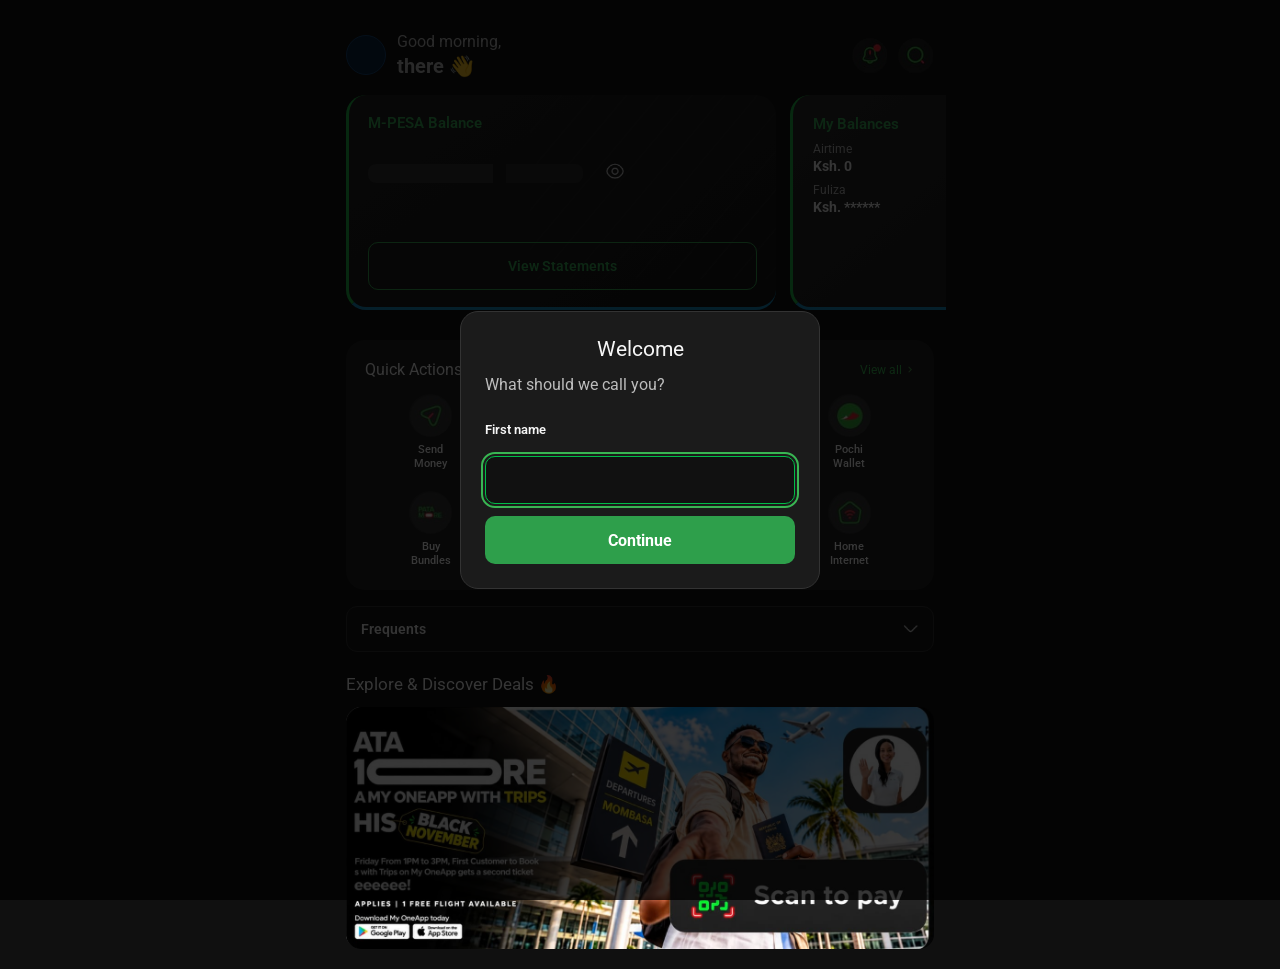
==== commit 5e7dffa6: "Add transaction fees and refresh app branding Calculate standard M-PESA fees and show biller-depende" ====
--- a/index.html
+++ b/index.html
@@ -5,6 +5,7 @@
     <meta name="viewport" content="width=device-width,initial-scale=1,viewport-fit=cover">
     <meta name="theme-color" content="#101010">
     <link rel="manifest" href="manifest.webmanifest">
+    <link rel="apple-touch-icon" sizes="180x180" href="assets/app-180.png">
     <meta name="mobile-web-app-capable" content="yes">
     <title>Transaction</title>
     <link rel="stylesheet" href="style.css">
@@ -245,7 +246,7 @@
       <div class="actions">
         <button id="favoriteBtn"><span><img src="assets/favorite.jpeg" alt=""></span>Add to<br>favourites</button>
         <button id="reverseBtn"><span>↻</span>Reverse<br>transaction</button>
-        <button id="scheduleBtn"><span><img src="assets/schedule payment.jpeg" alt=""></span>Schedule<br>payment</button>
+        <button id="scheduleBtn"><span><img src="assets/schedule-edit.png" alt=""></span>Schedule<br>payment</button>
         <button id="downloadBtn"><span><img src="assets/download-transcript.jpeg" alt=""></span>Download<br>receipt</button>
       </div>
 
--- a/style.css
+++ b/style.css
@@ -310,6 +310,8 @@
 }
 
 .preview-nav {
+  --mpesa-logo-diameter: 53px;
+  --mpesa-logo-box-size: 53px;
   position: relative;
   z-index: 4;
   flex: 0 0 auto;
@@ -328,11 +330,11 @@
 }
 
 .icon-button.mpesa-button {
-  width: 76px;
-  height: 76px;
-  flex: 0 0 76px;
+  width: var(--mpesa-logo-box-size);
+  height: var(--mpesa-logo-box-size);
+  flex: 0 0 var(--mpesa-logo-box-size);
   border-radius: 0;
-  padding: 5px;
+  padding: 0;
   background: transparent;
   transform: translateY(-12px);
 }
@@ -358,15 +360,16 @@
   position: absolute;
   z-index: 5;
   top: -12px;
-  left: 78px;
-  width: min(324px, 60vw, calc(100vw - 120px));
-  border-radius: 12px;
-  padding: 10px 12px;
+  left: calc(var(--mpesa-logo-box-size) + 8px);
+  width: var(--mpesa-logo-diameter);
+  border: 1px solid #45454d;
+  border-radius: 2px;
+  padding: 4px;
   background: #202026;
   box-shadow: 0 4px 14px #0008;
   color: #e6e6e9;
-  font-size: 16px;
-  line-height: 1.2;
+  font-size: 7px;
+  line-height: 1.1;
   overflow-wrap: anywhere;
   opacity: 0;
   transform: translateX(-8px) scale(.96);
@@ -384,7 +387,7 @@
   display: -webkit-box;
   overflow: hidden;
   -webkit-box-orient: vertical;
-  -webkit-line-clamp: 3;
+  -webkit-line-clamp: 5;
 }
 
 @keyframes confirmation-message-life {
@@ -763,14 +766,13 @@
   }
 
   .icon-button.mpesa-button {
-    width: 76px;
-    height: 76px;
-    flex-basis: 76px;
-    padding: 5px;
+    width: var(--mpesa-logo-box-size);
+    height: var(--mpesa-logo-box-size);
+    flex-basis: var(--mpesa-logo-box-size);
   }
 
   .confirmation-bubble {
-    min-height: 134px;
+    min-height: 0;
   }
 
   .share {
@@ -1561,8 +1563,14 @@
 
 .balance-carousel {
   margin-left: 0;
-  margin-right: -16px;
+  margin-right: calc(0px - max(12px, env(safe-area-inset-right)));
   padding-left: 0;
+}
+
+@media (max-width: 360px) {
+  .balance-carousel {
+    margin-right: calc(0px - max(9px, env(safe-area-inset-right)));
+  }
 }
 
 .balance-card {
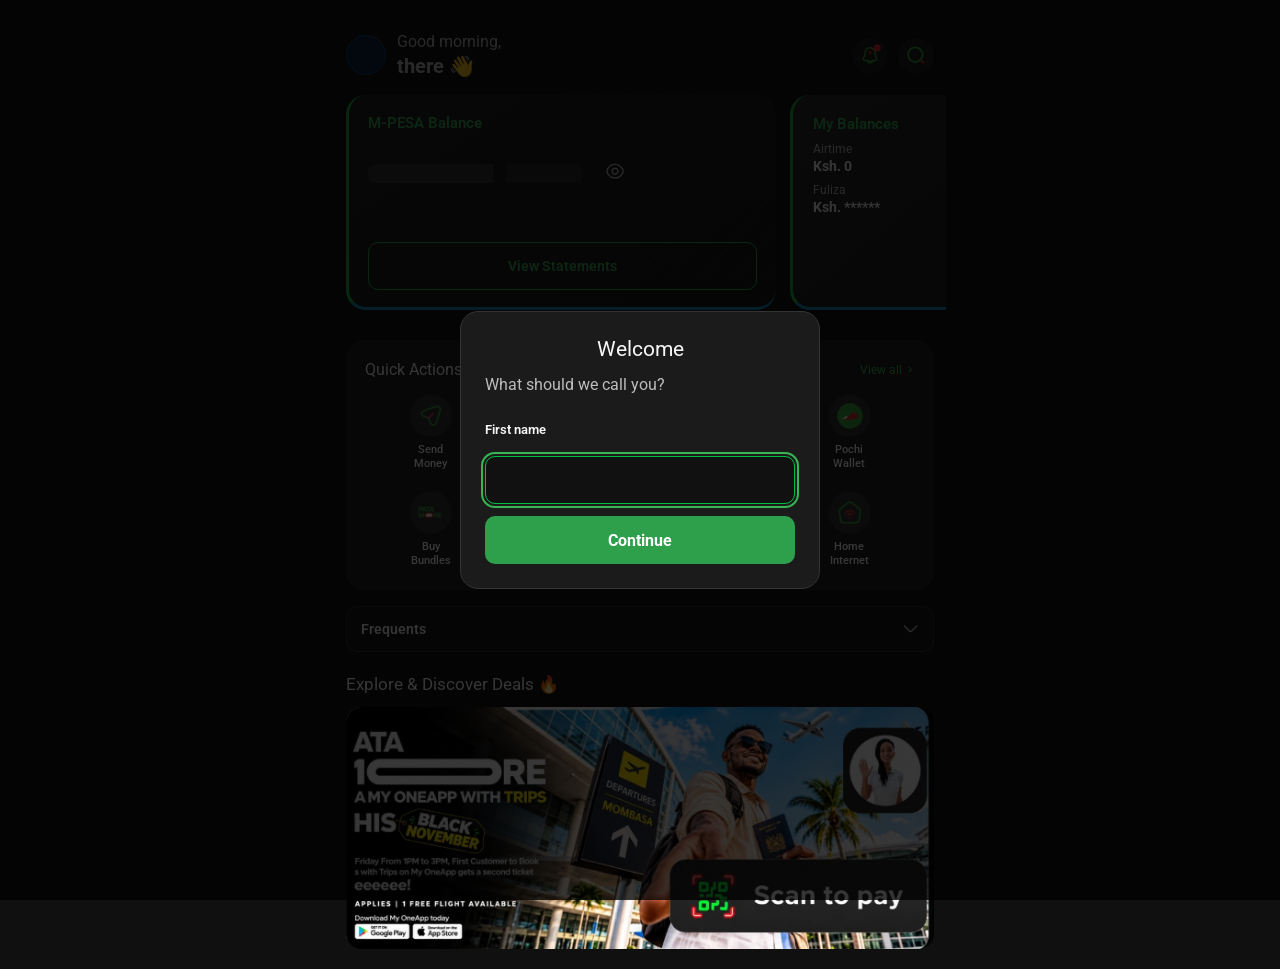
==== commit 9130313d: "Match receipt popup to reference Resize the temporary confirmation popup, space the receipt actions," ====
--- a/index.html
+++ b/index.html
@@ -246,7 +246,7 @@
       <div class="actions">
         <button id="favoriteBtn"><span><img src="assets/favorite.jpeg" alt=""></span>Add to<br>favourites</button>
         <button id="reverseBtn"><span>↻</span>Reverse<br>transaction</button>
-        <button id="scheduleBtn"><span><img src="assets/schedule-edit.png" alt=""></span>Schedule<br>payment</button>
+        <button id="scheduleBtn"><span><img src="assets/schedule%20payment.jpeg" alt=""></span>Schedule<br>payment</button>
         <button id="downloadBtn"><span><img src="assets/download-transcript.jpeg" alt=""></span>Download<br>receipt</button>
       </div>
 
--- a/style.css
+++ b/style.css
@@ -310,8 +310,8 @@
 }
 
 .preview-nav {
-  --mpesa-logo-diameter: 53px;
-  --mpesa-logo-box-size: 53px;
+  --mpesa-logo-box-size: min(76px, 14vw);
+  --preview-horizontal-inset: max(16px, env(safe-area-inset-left));
   position: relative;
   z-index: 4;
   flex: 0 0 auto;
@@ -336,7 +336,7 @@
   border-radius: 0;
   padding: 0;
   background: transparent;
-  transform: translateY(-12px);
+  transform: translateX(calc(0px - var(--preview-horizontal-inset)));
 }
 
 .mpesa-mark {
@@ -359,17 +359,18 @@
 .confirmation-bubble {
   position: absolute;
   z-index: 5;
-  top: -12px;
-  left: calc(var(--mpesa-logo-box-size) + 8px);
-  width: var(--mpesa-logo-diameter);
-  border: 1px solid #45454d;
-  border-radius: 2px;
-  padding: 4px;
-  background: #202026;
+  top: -8px;
+  left: calc(var(--mpesa-logo-box-size) + min(14px, 2.6vw) - var(--preview-horizontal-inset));
+  width: min(324px, 60vw);
+  min-height: min(102px, 19vw);
+  border: 1px solid #292930;
+  border-radius: min(14px, 2.6vw);
+  padding: min(18px, 3.3vw);
+  background: #1c1c22;
   box-shadow: 0 4px 14px #0008;
   color: #e6e6e9;
-  font-size: 7px;
-  line-height: 1.1;
+  font-size: min(15px, 3vw);
+  line-height: 1.25;
   overflow-wrap: anywhere;
   opacity: 0;
   transform: translateX(-8px) scale(.96);
@@ -378,16 +379,16 @@
 
 .confirmation-sender {
   display: block;
-  margin-bottom: 3px;
+  margin-bottom: min(3px, .75vw);
   color: #fff;
-  font-weight: 700;
+  font-weight: 600;
 }
 
 .confirmation-message {
   display: -webkit-box;
   overflow: hidden;
   -webkit-box-orient: vertical;
-  -webkit-line-clamp: 5;
+  -webkit-line-clamp: 2;
 }
 
 @keyframes confirmation-message-life {
@@ -646,6 +647,7 @@
 .send-preview .actions {
   display: grid;
   grid-template-columns: repeat(4, minmax(0, 1fr));
+  margin-top: 32px;
 }
 
 .actions button {
@@ -676,6 +678,10 @@
   object-fit: contain;
 }
 
+#scheduleBtn img {
+  border-radius: 50%;
+}
+
 .done {
   flex: 0 0 auto;
   margin-top: 32px;
@@ -754,6 +760,7 @@
   }
 
   .preview-nav {
+    --preview-horizontal-inset: max(12px, env(safe-area-inset-left));
     margin-bottom: 8px;
     transform: translateY(42px);
   }
@@ -769,10 +776,6 @@
     width: var(--mpesa-logo-box-size);
     height: var(--mpesa-logo-box-size);
     flex-basis: var(--mpesa-logo-box-size);
-  }
-
-  .confirmation-bubble {
-    min-height: 0;
   }
 
   .share {
@@ -977,6 +980,10 @@
 }
 
 @media (max-width: 360px) {
+  .preview-nav {
+    --preview-horizontal-inset: max(9px, env(safe-area-inset-left));
+  }
+
   #dashboard,
   #preview {
     padding-right: max(9px, env(safe-area-inset-right));
